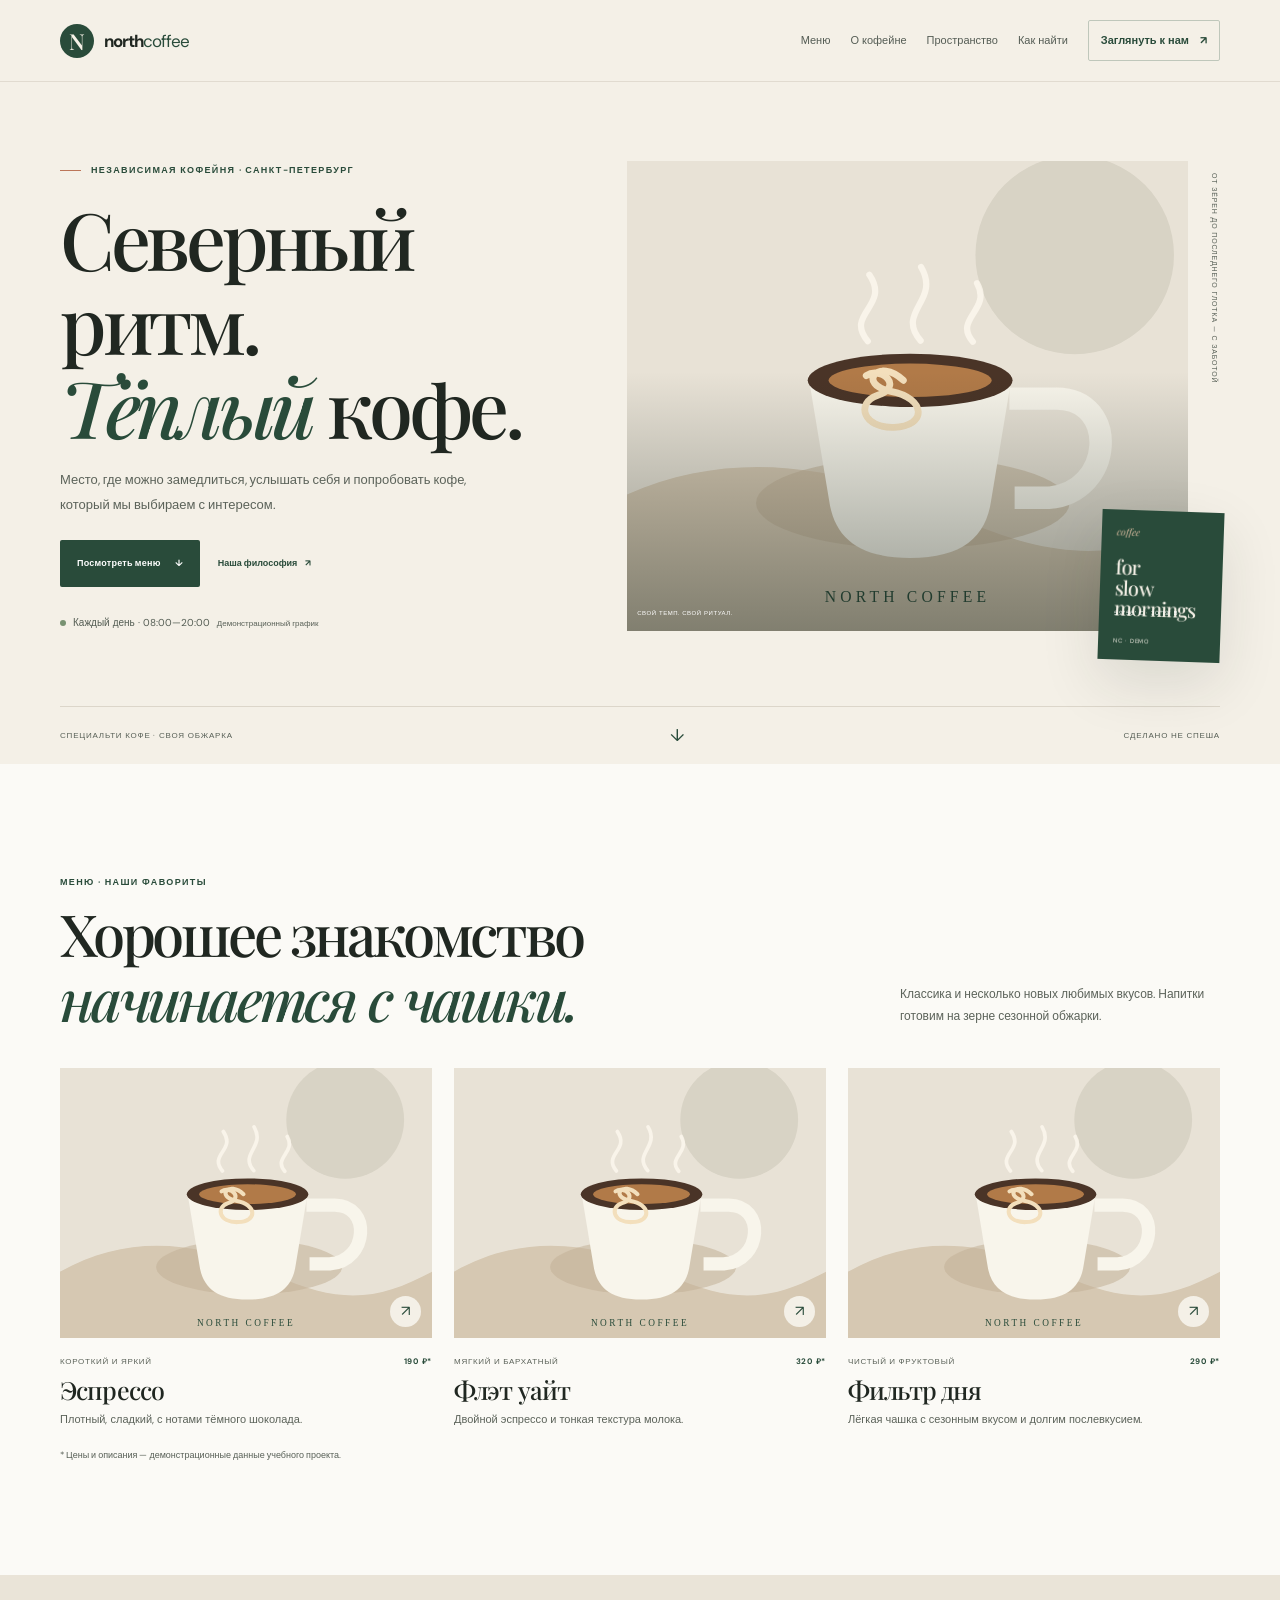
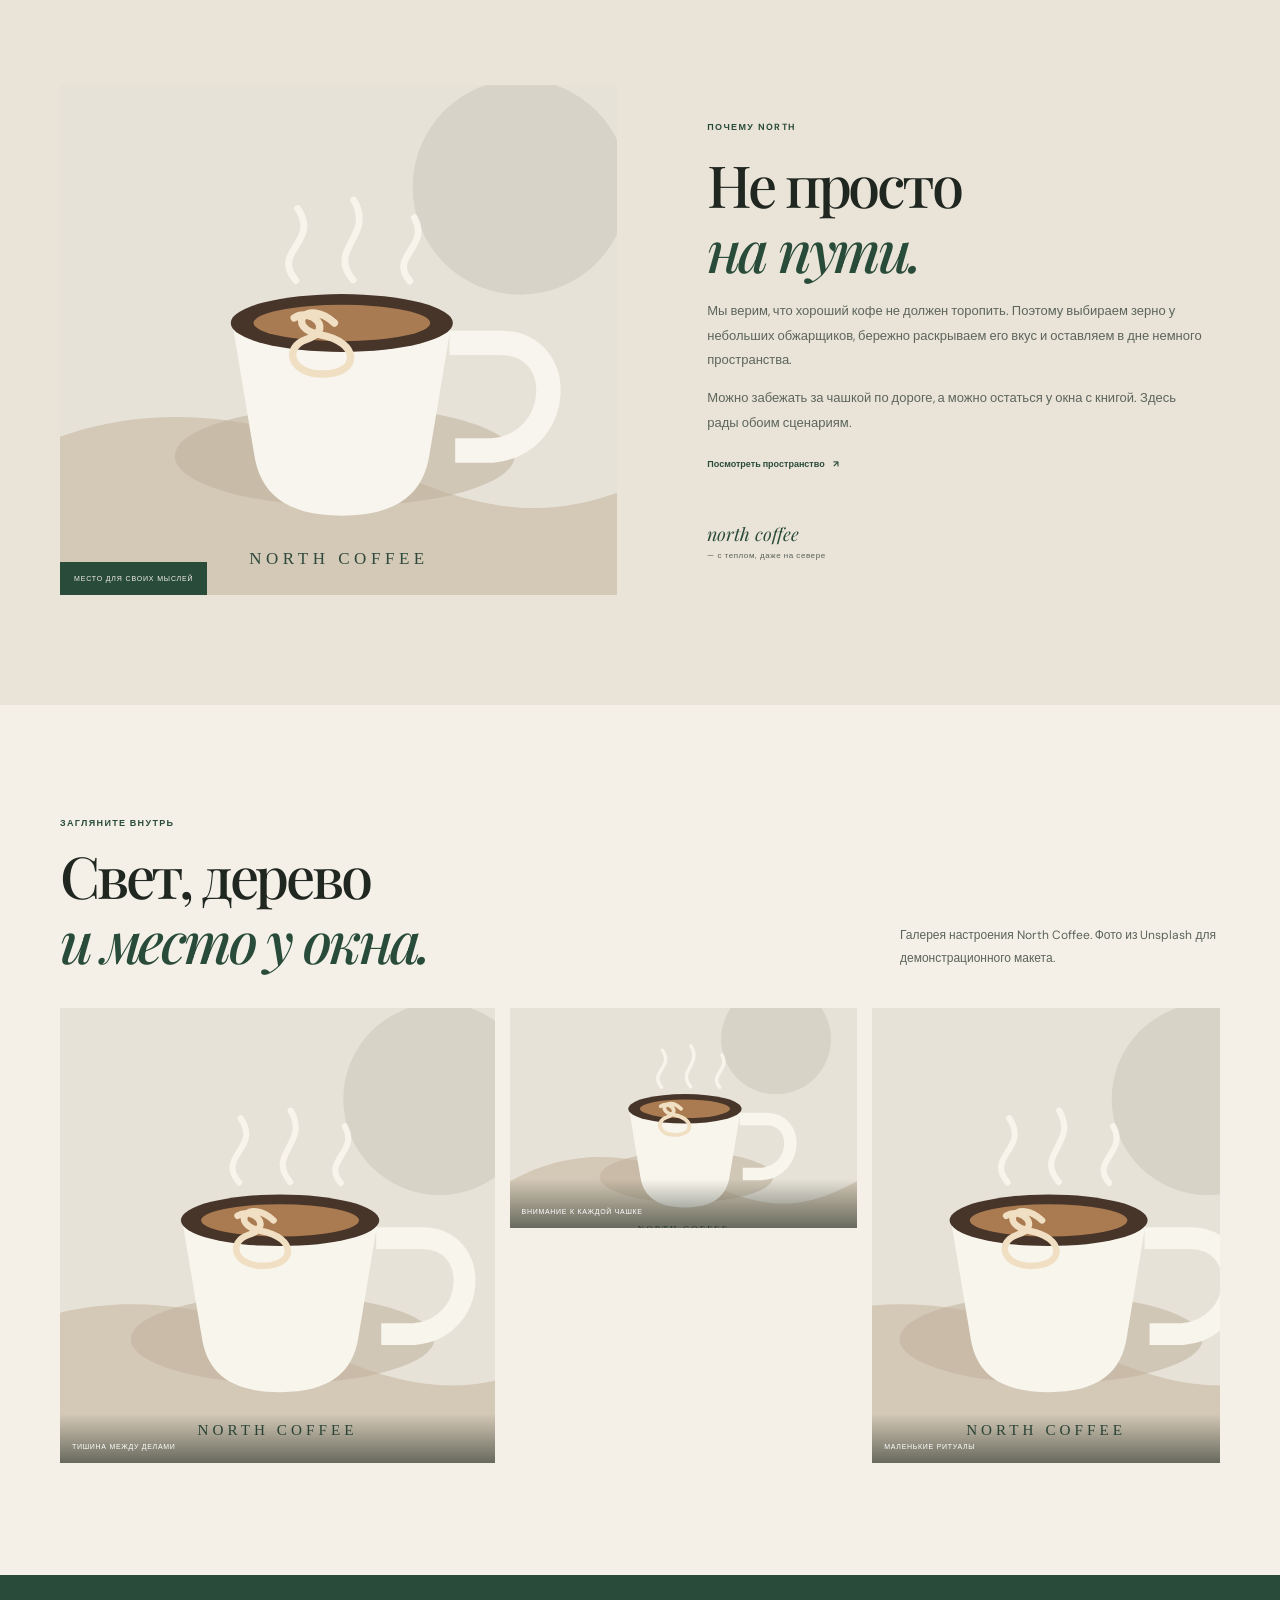
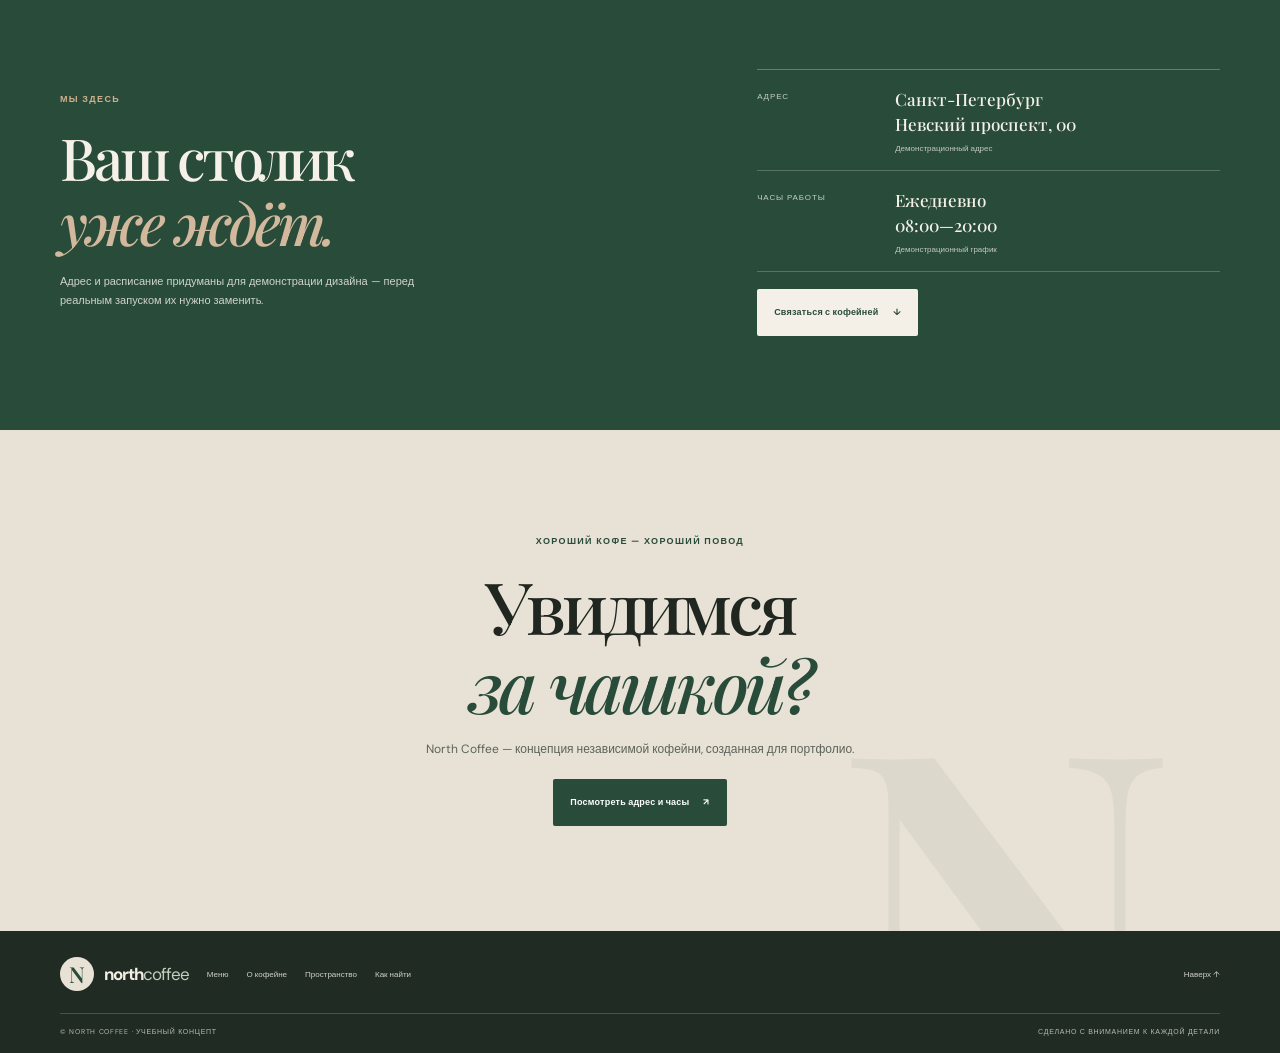
==== north-coffee/index.html @ 91d9bf65 "п" ====
<!doctype html>
<html lang="ru">
<head>
  <meta charset="utf-8">
  <meta name="viewport" content="width=device-width, initial-scale=1">
  <meta name="description" content="North Coffee — концепция независимой specialty-кофейни: сезонный кофе, тихие утра и внимание к каждой чашке.">
  <meta name="theme-color" content="#f4f0e7">
  <title>North Coffee — кофе с характером и паузой</title>
  <link rel="preconnect" href="https://fonts.googleapis.com">
  <link rel="preconnect" href="https://fonts.gstatic.com" crossorigin>
  <link href="https://fonts.googleapis.com/css2?family=DM+Sans:wght@400;500;600;700&family=Playfair+Display:wght@500;600;700&display=swap" rel="stylesheet">
  <link rel="stylesheet" href="css/style.css">
  <script src="js/main.js" defer></script>
</head>
<body>
  <a class="skip-link" href="#main">К основному содержимому</a>
  <header class="site-header">
    <div class="container header-inner">
      <a class="brand" href="#home" aria-label="North Coffee — на главную"><span class="brand-mark" aria-hidden="true">N</span><span class="brand-name">north<span>coffee</span></span></a>
      <button class="menu-toggle" type="button" aria-expanded="false" aria-controls="site-nav" aria-label="Открыть меню"><span></span><span></span></button>
      <nav class="site-nav" id="site-nav" aria-label="Основная навигация">
        <a href="#drinks">Меню</a><a href="#story">О кофейне</a><a href="#space">Пространство</a><a href="#visit">Как найти</a>
        <a class="nav-cta" href="#visit">Заглянуть к нам <span aria-hidden="true">↗</span></a>
      </nav>
    </div>
  </header>
  <main id="main">
    <section class="hero" id="home" aria-labelledby="hero-title"><div class="container hero-layout">
      <div class="hero-copy"><p class="eyebrow"><span class="eyebrow-line"></span> НЕЗАВИСИМАЯ КОФЕЙНЯ · САНКТ-ПЕТЕРБУРГ</p>
        <h1 id="hero-title">Северный ритм.<br><em>Тёплый</em> кофе.</h1>
        <p class="hero-description">Место, где можно замедлиться, услышать себя и попробовать кофе, который мы выбираем с интересом.</p>
        <div class="hero-actions"><a class="button button-dark" href="#drinks">Посмотреть меню <span aria-hidden="true">↓</span></a><a class="quiet-link" href="#story">Наша философия <span aria-hidden="true">↗</span></a></div>
        <p class="hero-footnote"><span class="open-dot" aria-hidden="true"></span> Каждый день · 08:00—20:00 <span class="footnote-demo">Демонстрационный график</span></p>
      </div>
      <div class="hero-visual"><figure class="hero-photo photo-frame"><img src="assets/photo-placeholder.svg" data-photo="https://images.unsplash.com/photo-1445116572660-236099ec97a0?auto=format&fit=crop&w=1500&q=85" alt="Уютный интерьер кофейни с деревянными столами и мягким дневным светом" fetchpriority="high"><figcaption class="photo-caption"><span>СВОЙ ТЕМП. СВОЙ РИТУАЛ.</span><span>59°56′ С · 30°19′ В</span></figcaption></figure>
        <div class="hero-stamp" aria-hidden="true"><span>coffee</span><b>for<br>slow<br>mornings</b><i>NC · DEMO</i></div><span class="hero-side-note" aria-hidden="true">ОТ ЗЁРЕН ДО ПОСЛЕДНЕГО ГЛОТКА — С ЗАБОТОЙ</span></div>
    </div><div class="hero-bottom container"><span>СПЕЦИАЛЬТИ КОФЕ · СВОЯ ОБЖАРКА</span><a href="#drinks" aria-label="Прокрутить к меню">↓</a><span>СДЕЛАНО НЕ СПЕША</span></div></section>

    <section class="section drinks-section" id="drinks" aria-labelledby="drinks-title"><div class="container">
      <div class="section-heading"><div><p class="eyebrow">МЕНЮ · НАШИ ФАВОРИТЫ</p><h2 id="drinks-title">Хорошее знакомство<br><em>начинается с чашки.</em></h2></div><p class="section-note">Классика и несколько новых любимых вкусов. Напитки готовим на зерне сезонной обжарки.</p></div>
      <div class="drinks-grid">
        <article class="drink-card"><button class="drink-trigger" type="button" data-drink="espresso" aria-haspopup="dialog" aria-label="Подробнее об эспрессо"><span class="drink-image photo-frame"><img src="assets/photo-placeholder.svg" data-photo="https://images.unsplash.com/photo-1511920170033-f8396924c348?auto=format&fit=crop&w=900&q=82" alt="Эспрессо в керамической чашке на деревянной стойке" loading="lazy"><span class="drink-open" aria-hidden="true">↗</span></span><span class="drink-meta"><span class="drink-kind">КОРОТКИЙ И ЯРКИЙ</span><span class="drink-price">190 ₽*</span></span><span class="drink-title">Эспрессо</span><span class="drink-description">Плотный, сладкий, с нотами тёмного шоколада.</span></button></article>
        <article class="drink-card"><button class="drink-trigger" type="button" data-drink="flat-white" aria-haspopup="dialog" aria-label="Подробнее о флэт уайте"><span class="drink-image photo-frame"><img src="assets/photo-placeholder.svg" data-photo="https://images.unsplash.com/photo-1509042239860-f550ce710b93?auto=format&fit=crop&w=900&q=82" alt="Молочный кофейный напиток с латте-артом" loading="lazy"><span class="drink-open" aria-hidden="true">↗</span></span><span class="drink-meta"><span class="drink-kind">МЯГКИЙ И БАРХАТНЫЙ</span><span class="drink-price">320 ₽*</span></span><span class="drink-title">Флэт уайт</span><span class="drink-description">Двойной эспрессо и тонкая текстура молока.</span></button></article>
        <article class="drink-card"><button class="drink-trigger" type="button" data-drink="filter" aria-haspopup="dialog" aria-label="Подробнее о фильтр-кофе"><span class="drink-image photo-frame"><img src="assets/photo-placeholder.svg" data-photo="https://images.unsplash.com/photo-1495474472287-4d71bcdd2085?auto=format&fit=crop&w=900&q=82" alt="Фильтр-кофе и зёрна свежей обжарки" loading="lazy"><span class="drink-open" aria-hidden="true">↗</span></span><span class="drink-meta"><span class="drink-kind">ЧИСТЫЙ И ФРУКТОВЫЙ</span><span class="drink-price">290 ₽*</span></span><span class="drink-title">Фильтр дня</span><span class="drink-description">Лёгкая чашка с сезонным вкусом и долгим послевкусием.</span></button></article>
      </div><p class="demo-note">* Цены и описания — демонстрационные данные учебного проекта.</p>
    </div></section>    <section class="story-section" id="story" aria-labelledby="story-title"><div class="container story-layout">
      <div class="story-image photo-frame"><img src="assets/photo-placeholder.svg" data-photo="https://images.unsplash.com/photo-1554118811-1e0d58224f24?auto=format&fit=crop&w=1200&q=85" alt="Светлый зал небольшой независимой кофейни" loading="lazy"><span class="story-image-label">МЕСТО ДЛЯ СВОИХ МЫСЛЕЙ</span></div>
      <div class="story-copy"><p class="eyebrow">ПОЧЕМУ NORTH</p><h2 id="story-title">Не просто<br><em>на пути.</em></h2><p>Мы верим, что хороший кофе не должен торопить. Поэтому выбираем зерно у небольших обжарщиков, бережно раскрываем его вкус и оставляем в дне немного пространства.</p><p>Можно забежать за чашкой по дороге, а можно остаться у окна с книгой. Здесь рады обоим сценариям.</p><a class="text-link" href="#space">Посмотреть пространство <span aria-hidden="true">↗</span></a><div class="story-signature" aria-hidden="true">north coffee <span>— с теплом, даже на севере</span></div></div>
    </div></section>
    <section class="section space-section" id="space" aria-labelledby="space-title"><div class="container">
      <div class="section-heading space-heading"><div><p class="eyebrow">ЗАГЛЯНИТЕ ВНУТРЬ</p><h2 id="space-title">Свет, дерево<br><em>и место у окна.</em></h2></div><p class="section-note">Галерея настроения North Coffee. Фото из Unsplash для демонстрационного макета.</p></div>
      <div class="gallery-grid">
        <figure class="gallery-item gallery-tall photo-frame"><img src="assets/photo-placeholder.svg" data-photo="https://images.unsplash.com/photo-1501339847302-ac426a4a7cbb?auto=format&fit=crop&w=1200&q=85" alt="Зал кофейни с деревянной мебелью и зелёными растениями" loading="lazy"><figcaption>ТИШИНА МЕЖДУ ДЕЛАМИ</figcaption></figure>
        <figure class="gallery-item photo-frame"><img src="assets/photo-placeholder.svg" data-photo="https://images.unsplash.com/photo-1442512595331-e89e73853f31?auto=format&fit=crop&w=900&q=82" alt="Бариста готовит кофе на профессиональной кофемашине" loading="lazy"><figcaption>ВНИМАНИЕ К КАЖДОЙ ЧАШКЕ</figcaption></figure>
        <figure class="gallery-item photo-frame"><img src="assets/photo-placeholder.svg" data-photo="https://images.unsplash.com/photo-1498804103079-a6351b050096?auto=format&fit=crop&w=900&q=82" alt="Кофейные зёрна и чашка кофе на столе" loading="lazy"><figcaption>МАЛЕНЬКИЕ РИТУАЛЫ</figcaption></figure>
      </div>
    </div></section>
    <section class="visit-section" id="visit" aria-labelledby="visit-title"><div class="container visit-layout">
      <div><p class="eyebrow">МЫ ЗДЕСЬ</p><h2 id="visit-title">Ваш столик<br><em>уже ждёт.</em></h2><p class="visit-note">Адрес и расписание придуманы для демонстрации дизайна — перед реальным запуском их нужно заменить.</p></div>
      <div class="visit-details"><div class="detail-row"><span>АДРЕС</span><p>Санкт-Петербург<br>Невский проспект, 00 <small>Демонстрационный адрес</small></p></div><div class="detail-row"><span>ЧАСЫ РАБОТЫ</span><p>Ежедневно<br>08:00—20:00 <small>Демонстрационный график</small></p></div><a class="button button-light" href="#contacts">Связаться с кофейней <span aria-hidden="true">↓</span></a></div>
    </div></section>
    <section class="contact-section" id="contacts" aria-labelledby="contact-title"><div class="container contact-inner"><p class="eyebrow">ХОРОШИЙ КОФЕ — ХОРОШИЙ ПОВОД</p><h2 id="contact-title">Увидимся<br><em>за чашкой?</em></h2><p>North Coffee — концепция независимой кофейни, созданная для портфолио.</p><a class="button button-dark" href="#visit">Посмотреть адрес и часы <span aria-hidden="true">↗</span></a></div><div class="contact-decoration" aria-hidden="true">N</div></section>
  </main>
  <footer class="site-footer"><div class="container footer-top"><a class="brand brand-footer" href="#home"><span class="brand-mark" aria-hidden="true">N</span><span class="brand-name">north<span>coffee</span></span></a><nav aria-label="Навигация в подвале"><a href="#drinks">Меню</a><a href="#story">О кофейне</a><a href="#space">Пространство</a><a href="#visit">Как найти</a></nav><a class="footer-top-link" href="#home">Наверх ↑</a></div><div class="container footer-bottom"><span>© NORTH COFFEE · УЧЕБНЫЙ КОНЦЕПТ</span><span>СДЕЛАНО С ВНИМАНИЕМ К КАЖДОЙ ДЕТАЛИ</span></div></footer>
  <dialog class="drink-dialog" aria-labelledby="dialog-title" aria-describedby="dialog-description"><button class="dialog-close" type="button" aria-label="Закрыть описание">×</button><p class="eyebrow" id="dialog-kicker">NORTH COFFEE · МЕНЮ</p><h2 id="dialog-title">Напиток</h2><p id="dialog-description"></p><dl class="dialog-notes"><div><dt>Профиль</dt><dd id="dialog-profile"></dd></div><div><dt>Объём</dt><dd id="dialog-size"></dd></div></dl><p class="dialog-demo">Описание и цена — демонстрационные.</p></dialog>
</body>
</html>
---- north-coffee/css/style.css ----
:root{color-scheme:light;--paper:#f4f0e7;--paper-deep:#eae4d8;--ink:#202721;--muted:#5c635a;--green:#294b3a;--green-dark:#1d382a;--line:#dcd6ca;--white:#fbfaf6;--clay:#bc7659;--serif:"Playfair Display",Georgia,serif;--sans:"DM Sans",Arial,sans-serif;--shadow:0 22px 60px rgba(32,39,33,.12)}
*{box-sizing:border-box}html{scroll-behavior:smooth;scroll-padding-top:74px}body{margin:0;background:var(--paper);color:var(--ink);font-family:var(--sans);font-size:16px;line-height:1.65;-webkit-font-smoothing:antialiased}body.menu-open,body.dialog-open{overflow:hidden}img{display:block;width:100%;max-width:100%}a{color:inherit;text-decoration:none}button{font:inherit;color:inherit}.container{width:calc(100% - 32px);max-width:520px;margin-inline:auto}.section{padding:70px 0}.skip-link{position:fixed;z-index:30;top:12px;left:12px;padding:10px 15px;background:var(--green-dark);color:#fff;border-radius:4px;transform:translateY(-160%)}.skip-link:focus{transform:translateY(0)}:focus-visible{outline:3px solid #ad6c4f;outline-offset:4px;border-radius:3px}
.site-header{height:70px;position:sticky;top:0;z-index:10;background:rgba(244,240,231,.95);backdrop-filter:blur(14px);border-bottom:1px solid rgba(220,214,202,.8)}.header-inner{height:100%;display:flex;align-items:center;justify-content:space-between;gap:12px}.brand{display:inline-flex;align-items:center;gap:9px;flex:none}.brand-mark{width:31px;height:31px;display:grid;place-items:center;border-radius:50%;background:var(--green);color:#f6f1e7;font:600 21px var(--serif)}.brand-name{font:700 16px var(--sans);letter-spacing:-.06em}.brand-name>span{font-weight:400;color:var(--green)}.menu-toggle{width:42px;height:42px;display:flex;align-items:center;justify-content:center;flex-direction:column;gap:5px;border:1px solid var(--line);border-radius:2px;background:transparent;cursor:pointer}.menu-toggle span{width:17px;height:1px;background:var(--green);transition:transform .2s}.menu-toggle[aria-expanded="true"] span:first-child{transform:translateY(3px) rotate(45deg)}.menu-toggle[aria-expanded="true"] span:last-child{transform:translateY(-3px) rotate(-45deg)}.site-nav{position:absolute;top:69px;left:0;right:0;display:none;align-items:stretch;flex-direction:column;gap:0;padding:9px 22px 20px;background:var(--paper);border-bottom:1px solid var(--line);box-shadow:0 14px 22px rgba(32,39,33,.08)}.site-nav.is-open{display:flex}.site-nav>a:not(.nav-cta){padding:12px 2px;border-bottom:1px solid var(--line);font-size:13px;color:#555d55}.nav-cta{margin:13px 0 0;padding:12px 14px;border:1px solid #bfc7bb;border-radius:2px;color:var(--green);font-size:11px;font-weight:700;text-align:center}.nav-cta span{margin-left:8px}
.hero{position:relative;padding:39px 0 0;overflow:hidden}.hero-layout{display:grid;grid-template-columns:1fr;gap:26px}.hero-copy{position:relative;z-index:2;padding:0}.eyebrow{display:flex;align-items:center;gap:9px;margin:0 0 17px;color:var(--green);font-size:8px;line-height:1.5;font-weight:700;letter-spacing:.13em}.eyebrow-line{display:inline-block;width:21px;height:1px;background:var(--clay);flex:none}h1,h2{font-family:var(--serif);font-weight:500;letter-spacing:-.055em}h1{margin:0;font-size:clamp(41px,11vw,60px);line-height:1.06}h1 em,h2 em{color:var(--green);font-weight:500}.hero-description{max-width:460px;margin:17px 0 21px;color:var(--muted);font-size:12px;line-height:1.9}.hero-actions{display:flex;align-items:center;flex-wrap:wrap;gap:14px}.button{display:inline-flex;align-items:center;justify-content:center;gap:14px;min-height:45px;padding:11px 13px;border:1px solid transparent;border-radius:2px;font-size:9px;font-weight:700;letter-spacing:.025em;transition:background .2s,color .2s,transform .2s,border-color .2s}.button:hover{transform:translateY(-2px)}.button-dark{background:var(--green);color:#fff}.button-dark:hover{background:var(--green-dark)}.quiet-link,.text-link{color:var(--green);font-size:9px;font-weight:700}.quiet-link span,.text-link span{margin-left:6px}.hero-footnote{display:flex;align-items:center;flex-wrap:wrap;gap:7px;margin:22px 0 0;color:#535c53;font-size:9px}.open-dot{width:6px;height:6px;border-radius:50%;background:#789272}.footnote-demo{color:#586057;font-size:8px}.hero-visual{position:relative;min-width:0;padding:0 20px 20px 0}.photo-frame{position:relative;overflow:hidden;background:var(--paper-deep)}.photo-frame img{height:100%;object-fit:cover;transition:transform .7s cubic-bezier(.2,.7,.2,1)}.hero-photo{height:285px;margin:0}.hero-photo img{object-position:center 53%}.hero-photo:after{position:absolute;inset:45% 0 0;content:"";background:linear-gradient(transparent,rgba(21,34,27,.44));pointer-events:none}.photo-caption{position:absolute;z-index:1;right:10px;bottom:12px;left:10px;display:flex;justify-content:space-between;gap:8px;color:#fff;font-size:6px;letter-spacing:.09em}.hero-stamp{position:absolute;right:0;bottom:0;width:82px;height:108px;padding:11px;background:var(--green);color:#f2eee4;display:flex;flex-direction:column;justify-content:space-between;box-shadow:var(--shadow);transform:rotate(2deg)}.hero-stamp>span{font:italic 10px var(--serif);color:#d3b89c}.hero-stamp>b{font:500 17px/1.02 var(--serif);letter-spacing:-.04em}.hero-stamp>i{font:normal 6px var(--sans);letter-spacing:.13em}.hero-side-note{position:absolute;right:0;top:4px;writing-mode:vertical-rl;color:#586057;font-size:7px;letter-spacing:.12em}.hero-bottom{height:48px;margin-top:20px;border-top:1px solid var(--line);display:flex;align-items:center;justify-content:space-between;color:#586057;font-size:6px;letter-spacing:.1em}.hero-bottom span{max-width:43%}.hero-bottom>a{font-size:17px;color:var(--green)}
.section-heading{display:block;margin-bottom:27px}.section-heading h2,.story-copy h2,.visit-layout h2{margin:0;font-size:clamp(36px,9vw,49px);line-height:1.12}.section-heading .eyebrow{margin-bottom:12px}.section-note{max-width:460px;margin:13px 0 0;color:var(--muted);font-size:11px;line-height:1.85}.drinks-section{background:var(--white)}.drinks-grid{display:grid;grid-template-columns:1fr;gap:23px}.drink-card{min-width:0}.drink-trigger{display:block;width:100%;padding:0;border:0;background:transparent;text-align:left;cursor:pointer}.drink-image{display:block;height:250px;margin-bottom:14px}.drink-image img{height:100%;object-fit:cover}.drink-trigger:hover .drink-image img{transform:scale(1.045)}.drink-open{position:absolute;right:11px;bottom:11px;width:31px;height:31px;display:grid;place-items:center;background:var(--paper);border-radius:50%;color:var(--green);font-size:15px;transition:background .2s,color .2s}.drink-trigger:hover .drink-open{background:var(--green);color:#fff}.drink-meta{display:flex;align-items:center;justify-content:space-between;gap:8px;margin-bottom:5px}.drink-kind,.drink-price{font-size:8px;color:#5b6259;letter-spacing:.09em}.drink-price{color:var(--green);font-weight:700}.drink-title{display:block;font:500 24px var(--serif);letter-spacing:-.035em}.drink-description{display:block;margin-top:4px;color:var(--muted);font-size:10px}.demo-note{margin:20px 0 0;color:#586057;font-size:9px}.story-section{padding:70px 0;background:var(--paper-deep)}.story-layout{display:grid;grid-template-columns:1fr;align-items:center;gap:31px}.story-image{height:300px}.story-image img{object-position:center;filter:saturate(.82)}.story-image-label{position:absolute;left:0;bottom:0;padding:11px 14px;background:var(--green);color:#f5f0e6;font-size:7px;letter-spacing:.12em}.story-copy{max-width:500px}.story-copy h2{margin-bottom:17px}.story-copy>p:not(.eyebrow){color:#5d655d;font-size:12px;line-height:1.9}.story-copy .text-link{display:inline-block;margin-top:7px}.story-signature{margin-top:28px;color:var(--green);font:italic 18px var(--serif)}.story-signature span{display:block;margin-top:4px;color:#586057;font:normal 8px var(--sans);letter-spacing:.07em}.space-section{background:var(--paper)}.space-heading{margin-bottom:24px}.gallery-grid{display:grid;grid-template-columns:1fr;gap:10px}.gallery-item{height:230px;min-width:0;margin:0}.gallery-item img{height:100%;object-fit:cover;filter:saturate(.85)}.gallery-item figcaption{position:absolute;right:0;bottom:0;left:0;padding:27px 12px 10px;background:linear-gradient(transparent,rgba(25,38,29,.58));color:white;font-size:7px;letter-spacing:.1em}.gallery-tall{height:270px}.visit-section{padding:69px 0;background:var(--green);color:#f5f1e8}.visit-layout{display:grid;grid-template-columns:1fr;gap:27px}.visit-section .eyebrow{color:#d0b18f}.visit-layout h2 em{color:#d2b99d}.visit-note{max-width:390px;margin:17px 0 0;color:#d0d4ca;font-size:10px;line-height:1.8}.visit-details{border-top:1px solid rgba(255,255,255,.28)}.detail-row{display:grid;grid-template-columns:92px 1fr;gap:13px;padding:15px 0;border-bottom:1px solid rgba(255,255,255,.22)}.detail-row>span{padding-top:3px;color:#c3d0c3;font-size:7px;letter-spacing:.11em}.detail-row p{margin:0;font:500 16px/1.5 var(--serif)}.detail-row small{display:block;margin-top:5px;color:#c4cabe;font:8px var(--sans)}.button-light{margin-top:17px;background:#f4f0e7;color:var(--green)}.button-light:hover{background:#fff}.contact-section{position:relative;overflow:hidden;padding:70px 0;background:#e8e2d6}.contact-inner{position:relative;z-index:1;text-align:center}.contact-inner .eyebrow{justify-content:center}.contact-inner h2{margin:0;font:500 clamp(44px,11vw,64px)/1.1 var(--serif);letter-spacing:-.055em}.contact-inner h2 em{color:var(--green)}.contact-inner>p:not(.eyebrow){margin:15px 0 20px;color:var(--muted);font-size:10px}.contact-decoration{position:absolute;right:-32px;bottom:-90px;color:rgba(41,75,58,.06);font:600 300px/.8 var(--serif);pointer-events:none}.site-footer{background:#202b23;color:#f3efe5;padding:26px 0 15px}.footer-top{display:flex;align-items:center;justify-content:space-between;flex-wrap:wrap;gap:18px;padding-bottom:22px}.brand-footer .brand-mark{background:#e8e2d6;color:var(--green)}.brand-footer .brand-name>span{color:#c2cfbf}.footer-top nav{order:3;width:100%;display:flex;flex-wrap:wrap;gap:12px 20px}.footer-top nav a,.footer-top-link{font-size:8px;color:#d0d2c9}.footer-top nav a:hover,.footer-top-link:hover{color:#d2b99d}.footer-top-link{margin-left:auto}.footer-bottom{padding-top:12px;border-top:1px solid rgba(255,255,255,.18);display:flex;flex-direction:column;gap:5px;color:#b5bcb3;font-size:6px;letter-spacing:.1em}
.drink-dialog{position:fixed;width:min(490px,calc(100% - 32px));max-width:none;max-height:calc(100% - 32px);overflow:auto;margin:auto;padding:37px 24px 27px;border:0;background:var(--white);color:var(--ink);box-shadow:0 28px 100px rgba(10,19,13,.28)}.drink-dialog::backdrop{background:rgba(17,27,20,.62);backdrop-filter:blur(4px)}.dialog-close{position:absolute;top:10px;right:11px;width:36px;height:36px;border:1px solid var(--line);border-radius:50%;background:transparent;font-size:23px;line-height:1;cursor:pointer;transition:background .2s,color .2s}.dialog-close:hover{background:var(--green);color:#fff}.drink-dialog .eyebrow{margin-bottom:12px}.drink-dialog h2{margin:0 0 13px;font:500 32px var(--serif);letter-spacing:-.04em}.drink-dialog>p:not(.eyebrow){color:var(--muted);font-size:11px;line-height:1.8}.dialog-notes{margin:20px 0 12px;border-top:1px solid var(--line)}.dialog-notes>div{display:flex;justify-content:space-between;gap:14px;padding:10px 0;border-bottom:1px solid var(--line);font-size:10px}.dialog-notes dt{color:var(--muted)}.dialog-notes dd{margin:0;color:var(--green);font-weight:600;text-align:right}.dialog-demo{margin-bottom:0!important;font-size:8px!important}
@keyframes rise-in{from{opacity:0;transform:translateY(20px)}to{opacity:1;transform:translateY(0)}}.hero-copy{animation:rise-in .7s cubic-bezier(.2,.7,.2,1) both}.hero-visual{animation:rise-in .8s .1s cubic-bezier(.2,.7,.2,1) both}body.motion-ready .reveal{opacity:0;transform:translateY(20px);transition:opacity .65s cubic-bezier(.2,.7,.2,1),transform .65s cubic-bezier(.2,.7,.2,1);transition-delay:var(--reveal-delay,0ms)}body.motion-ready .reveal.is-visible{opacity:1;transform:translateY(0)}@media(min-width:431px){.container{width:calc(100% - 48px)}.hero{padding-top:50px}.hero h1{font-size:clamp(58px,9vw,76px)}.hero-photo{height:390px}.hero-stamp{right:0;bottom:0;width:102px;height:130px;padding:13px}.hero-stamp>b{font-size:19px}.hero-visual{padding-right:25px}.hero-bottom{height:53px}.section{padding:82px 0}.drinks-grid{grid-template-columns:repeat(2,minmax(0,1fr));gap:25px 16px}.drink-image{height:clamp(175px,39vw,250px)}.story-section{padding:82px 0}.story-image{height:360px}.gallery-grid{grid-template-columns:1fr 1fr;grid-template-rows:245px 190px;gap:12px}.gallery-tall{grid-column:1;grid-row:1/3;height:auto}.gallery-item:nth-child(2){grid-column:2;grid-row:1;height:auto}.gallery-item:nth-child(3){grid-column:2;grid-row:2;height:auto}.visit-section{padding:82px 0}.visit-layout{gap:34px}.contact-section{padding:86px 0}.contact-decoration{font-size:390px;right:-15px;bottom:-125px}.footer-bottom{flex-direction:row;justify-content:space-between}}
@media(min-width:681px){html{scroll-padding-top:86px}.container{width:calc(100% - 64px);max-width:1160px}.section{padding:100px 0}.site-header{height:82px}.header-inner{gap:20px}.brand{gap:10px}.brand-mark{width:34px;height:34px;font-size:22px}.brand-name{font-size:17px}.menu-toggle{display:none}.site-nav{position:static;display:flex;align-items:center;flex-direction:row;gap:20px;padding:0;background:transparent;border:0;box-shadow:none}.site-nav>a:not(.nav-cta){padding:0;border:0;font-size:11px}.nav-cta{margin:0;padding:10px 12px}.hero{padding:54px 0 0}.hero-layout{grid-template-columns:.93fr 1.07fr;align-items:center;gap:25px;min-height:440px}.hero-copy{padding:12px 0 35px}.eyebrow{gap:10px;margin-bottom:18px;font-size:8px;letter-spacing:.15em}.hero h1{font-size:clamp(54px,6.1vw,78px)}.hero-description{margin:20px 0 23px;font-size:12px}.hero-actions{gap:18px}.button{min-height:47px;padding:12px 16px;font-size:9px}.quiet-link,.text-link{font-size:9px}.hero-footnote{margin-top:28px;font-size:9px}.hero-visual{padding:0 28px 25px 0}.hero-photo{height:400px}.hero-stamp{right:-1px;bottom:0;width:108px;height:137px}.hero-side-note{right:0;top:12px}.hero-bottom{height:58px;margin-top:28px;font-size:7px}.section-heading{display:flex;align-items:flex-end;justify-content:space-between;gap:28px;margin-bottom:34px}.section-heading h2,.story-copy h2,.visit-layout h2{font-size:clamp(40px,4.2vw,54px)}.section-note{max-width:300px;margin:0 0 4px;font-size:11px}.drinks-grid{grid-template-columns:repeat(3,minmax(0,1fr));gap:18px}.drink-image{height:210px;margin-bottom:15px}.drink-title{font-size:23px}.drink-description{font-size:10px}.story-layout{grid-template-columns:1fr .92fr;gap:45px}.story-image{height:420px}.story-copy>p:not(.eyebrow){font-size:11px}.story-signature{margin-top:34px}.gallery-grid{grid-template-columns:1.25fr 1fr 1fr;grid-template-rows:185px 185px;gap:13px}.gallery-tall{grid-column:1;grid-row:1/3;height:auto}.gallery-item:nth-child(2){grid-column:2;grid-row:1;height:auto}.gallery-item:nth-child(3){grid-column:3;grid-row:1/3;height:auto}.visit-layout{grid-template-columns:1fr .8fr;align-items:center;gap:40px}.detail-row{grid-template-columns:105px 1fr}.contact-section{padding:94px 0}.contact-inner h2{font-size:clamp(54px,6vw,68px)}.contact-inner>p:not(.eyebrow){font-size:11px}.footer-top{flex-wrap:nowrap}.footer-top nav{order:initial;width:auto;gap:18px}.footer-top nav a,.footer-top-link{font-size:8px}.footer-bottom{font-size:7px}.drink-dialog{padding:41px 38px 34px}.drink-dialog h2{font-size:36px}.drink-dialog>p:not(.eyebrow){font-size:12px}}
@media(min-width:901px){.section{padding:112px 0}.hero{padding-top:66px}.hero-layout{grid-template-columns:.93fr 1.07fr;gap:52px;min-height:520px}.hero-copy{padding:16px 0 42px}.eyebrow{font-size:9px}.hero h1{font-size:clamp(68px,6.2vw,84px)}.hero-description{max-width:410px;font-size:13px}.hero-footnote{font-size:10px}.hero-visual{padding:0 32px 30px 0}.hero-photo{height:470px}.hero-stamp{right:-2px;width:122px;height:150px;padding:15px}.hero-stamp>b{font-size:20px}.hero-bottom{margin-top:32px;font-size:8px}.section-heading{gap:45px;margin-bottom:37px}.section-heading h2,.story-copy h2,.visit-layout h2{font-size:58px}.section-note{max-width:320px;font-size:12px}.drinks-grid{gap:22px}.drink-image{height:270px;margin-bottom:17px}.drink-title{font-size:25px}.drink-description{font-size:11px}.story-section{padding:110px 0}.story-layout{gap:90px}.story-image{height:510px}.story-copy>p:not(.eyebrow){font-size:13px}.story-signature{margin-top:47px}.space-heading{margin-bottom:35px}.gallery-grid{grid-template-rows:220px 220px;gap:15px}.visit-section{padding:94px 0}.visit-layout{grid-template-columns:1fr .75fr;gap:80px}.visit-note{font-size:11px}.detail-row{grid-template-columns:125px 1fr;padding:17px 0}.detail-row>span{font-size:8px}.detail-row p{font-size:17px}.contact-section{padding:105px 0}.contact-inner h2{font-size:72px}.contact-inner>p:not(.eyebrow){font-size:12px}.contact-decoration{right:8%;bottom:-160px;font-size:480px}}
@media(prefers-reduced-motion:reduce){*,*::before,*::after{scroll-behavior:auto!important;animation-duration:.01ms!important;animation-iteration-count:1!important;transition-duration:.01ms!important}body.motion-ready .reveal,body.motion-ready .reveal.is-visible{opacity:1;transform:none;transition:none}}
@media(max-width:350px){.hero h1{font-size:38px}.hero .eyebrow{font-size:7px}.hero-description{font-size:11px}}
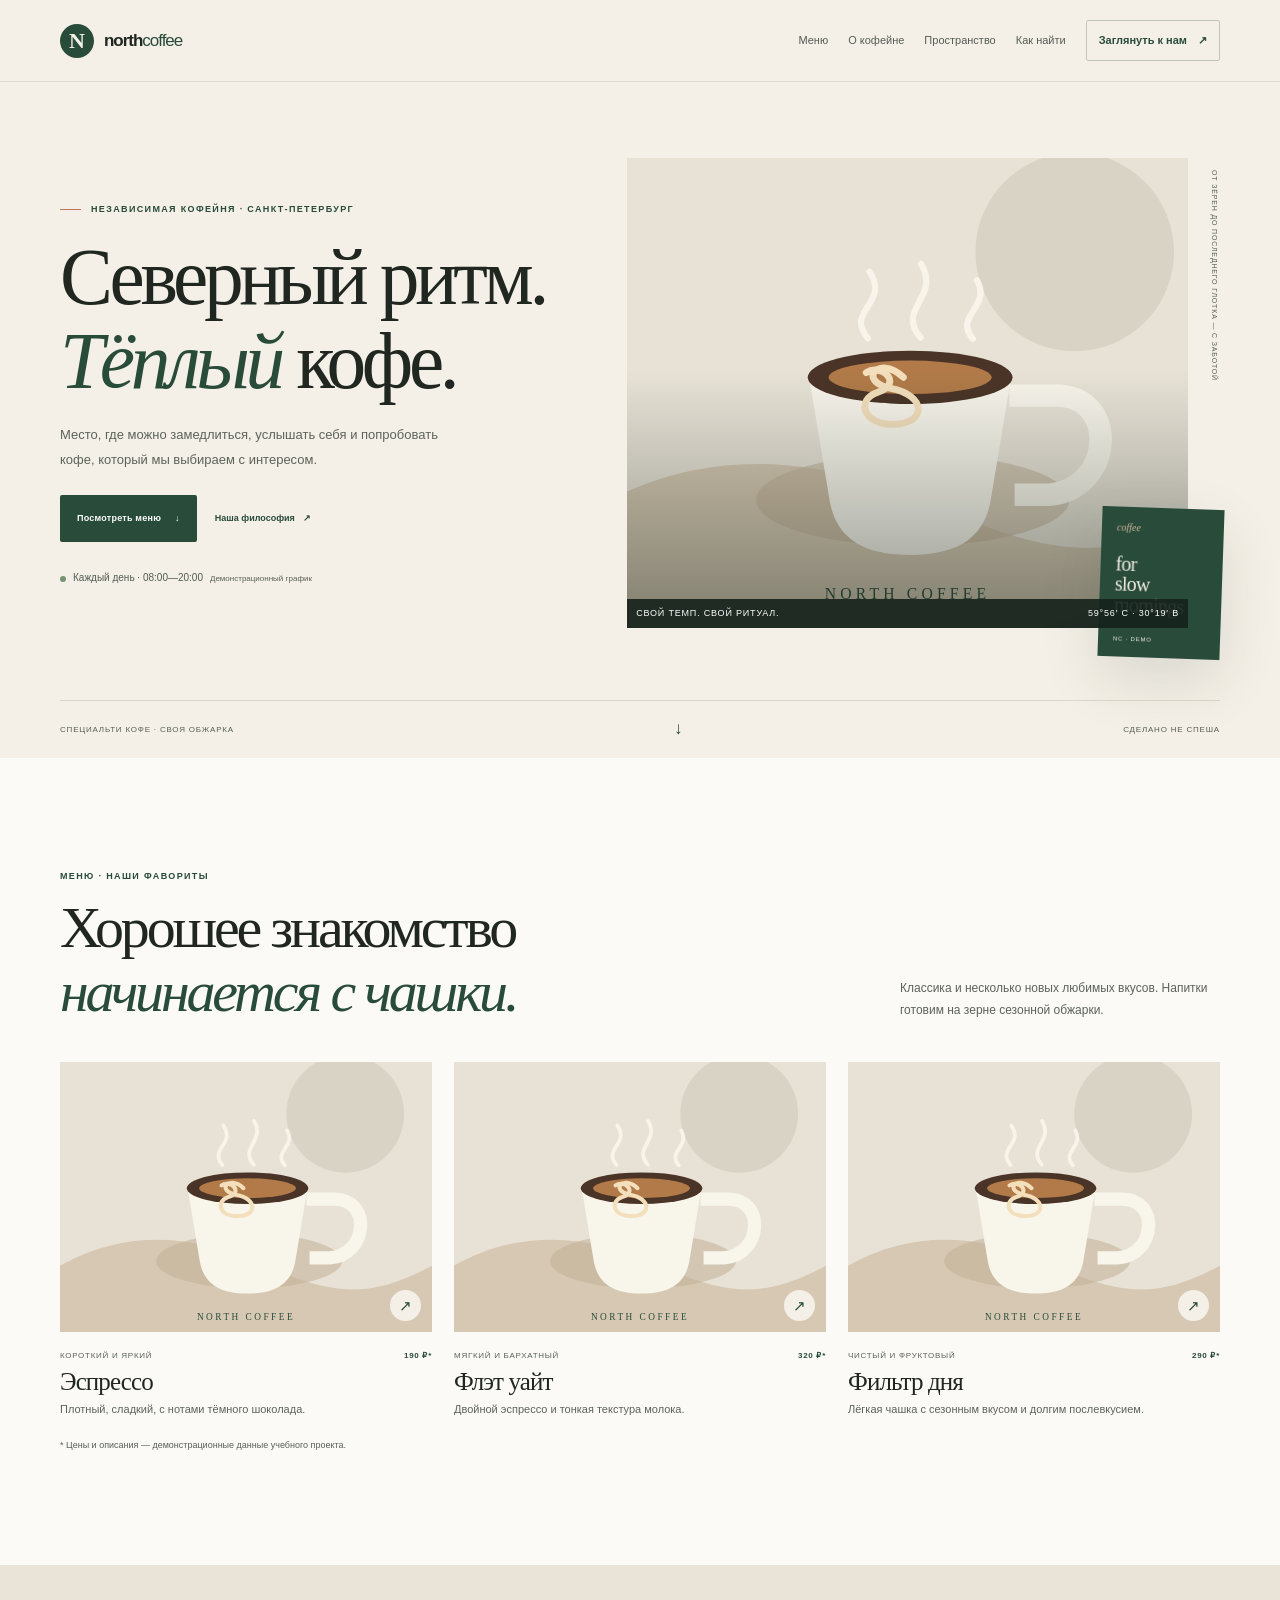
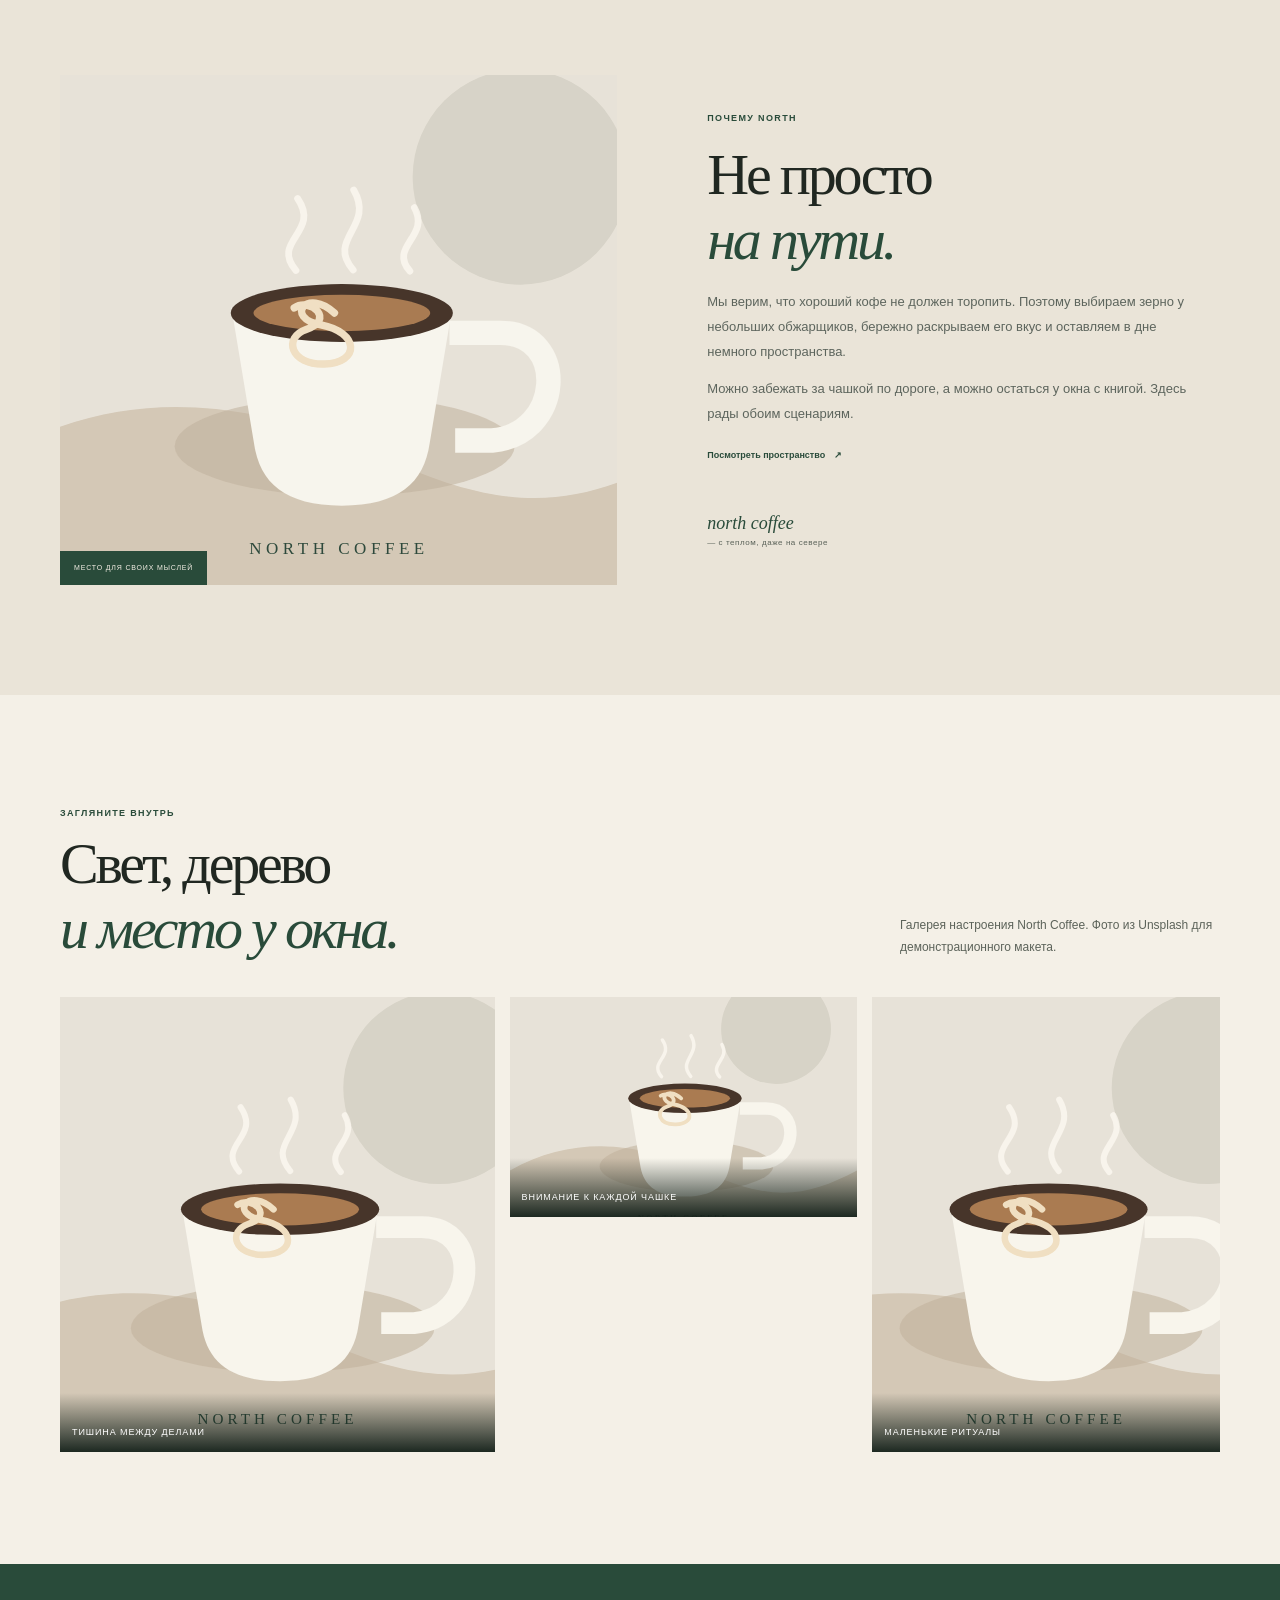
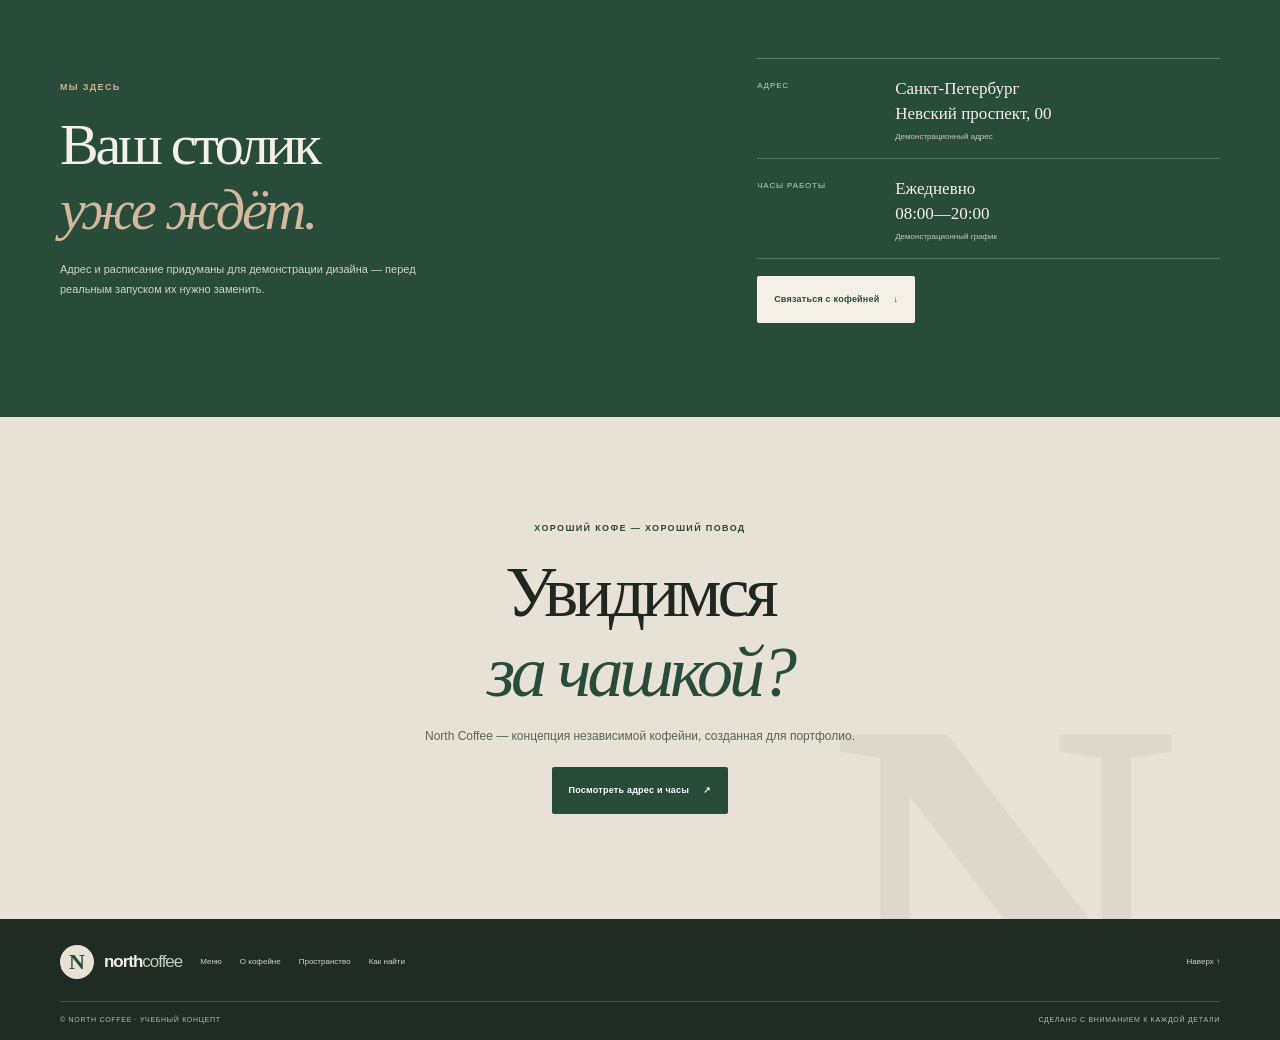
==== commit 916427e6: "Improve accessibility, SEO and error page" ====
--- a/north-coffee/index.html
+++ b/north-coffee/index.html
@@ -2,9 +2,30 @@
 <html lang="ru">
 <head>
   <meta charset="utf-8">
+  <meta http-equiv="Content-Security-Policy" content="default-src 'self'; script-src 'self'; style-src 'self' 'unsafe-inline' https://fonts.googleapis.com; font-src https://fonts.gstatic.com; img-src 'self' data: https://images.unsplash.com; connect-src 'self' https://images.unsplash.com; base-uri 'self'; object-src 'none'; form-action 'self'">
+  <meta name="referrer" content="strict-origin-when-cross-origin">
+  <meta name="robots" content="index, follow">
   <meta name="viewport" content="width=device-width, initial-scale=1">
   <meta name="description" content="North Coffee — концепция независимой specialty-кофейни: сезонный кофе, тихие утра и внимание к каждой чашке.">
   <meta name="theme-color" content="#f4f0e7">
+  <meta property="og:type" content="website">
+  <meta property="og:locale" content="ru_RU">
+  <meta property="og:site_name" content="Портфолио Ярослава Закирова">
+  <meta property="og:title" content="North Coffee — кофе с характером и паузой">
+  <meta property="og:description" content="North Coffee — концепция независимой specialty-кофейни: сезонный кофе, тихие утра и внимание к каждой чашке.">
+  <meta property="og:url" content="https://fsdfsdfsdf137-ai.github.io/north-coffee/">
+  <meta property="og:image" content="https://fsdfsdfsdf137-ai.github.io/og-image.png">
+  <meta property="og:image:type" content="image/png">
+  <meta property="og:image:width" content="1200">
+  <meta property="og:image:height" content="630">
+  <meta property="og:image:alt" content="Портфолио Ярослава Закирова — frontend-разработчик">
+  <meta name="twitter:card" content="summary_large_image">
+  <meta name="twitter:title" content="North Coffee — кофе с характером и паузой">
+  <meta name="twitter:description" content="North Coffee — концепция независимой specialty-кофейни: сезонный кофе, тихие утра и внимание к каждой чашке.">
+  <meta name="twitter:image" content="https://fsdfsdfsdf137-ai.github.io/og-image.png">
+  <link rel="canonical" href="https://fsdfsdfsdf137-ai.github.io/north-coffee/">
+  <link rel="icon" type="image/svg+xml" href="../favicon.svg">
+  <link rel="apple-touch-icon" href="apple-touch-icon.png">
   <title>North Coffee — кофе с характером и паузой</title>
   <link rel="preconnect" href="https://fonts.googleapis.com">
   <link rel="preconnect" href="https://fonts.gstatic.com" crossorigin>
--- a/north-coffee/css/style.css
+++ b/north-coffee/css/style.css
@@ -1,11 +1,16 @@
 :root{color-scheme:light;--paper:#f4f0e7;--paper-deep:#eae4d8;--ink:#202721;--muted:#5c635a;--green:#294b3a;--green-dark:#1d382a;--line:#dcd6ca;--white:#fbfaf6;--clay:#bc7659;--serif:"Playfair Display",Georgia,serif;--sans:"DM Sans",Arial,sans-serif;--shadow:0 22px 60px rgba(32,39,33,.12)}
 *{box-sizing:border-box}html{scroll-behavior:smooth;scroll-padding-top:74px}body{margin:0;background:var(--paper);color:var(--ink);font-family:var(--sans);font-size:16px;line-height:1.65;-webkit-font-smoothing:antialiased}body.menu-open,body.dialog-open{overflow:hidden}img{display:block;width:100%;max-width:100%}a{color:inherit;text-decoration:none}button{font:inherit;color:inherit}.container{width:calc(100% - 32px);max-width:520px;margin-inline:auto}.section{padding:70px 0}.skip-link{position:fixed;z-index:30;top:12px;left:12px;padding:10px 15px;background:var(--green-dark);color:#fff;border-radius:4px;transform:translateY(-160%)}.skip-link:focus{transform:translateY(0)}:focus-visible{outline:3px solid #ad6c4f;outline-offset:4px;border-radius:3px}
 .site-header{height:70px;position:sticky;top:0;z-index:10;background:rgba(244,240,231,.95);backdrop-filter:blur(14px);border-bottom:1px solid rgba(220,214,202,.8)}.header-inner{height:100%;display:flex;align-items:center;justify-content:space-between;gap:12px}.brand{display:inline-flex;align-items:center;gap:9px;flex:none}.brand-mark{width:31px;height:31px;display:grid;place-items:center;border-radius:50%;background:var(--green);color:#f6f1e7;font:600 21px var(--serif)}.brand-name{font:700 16px var(--sans);letter-spacing:-.06em}.brand-name>span{font-weight:400;color:var(--green)}.menu-toggle{width:42px;height:42px;display:flex;align-items:center;justify-content:center;flex-direction:column;gap:5px;border:1px solid var(--line);border-radius:2px;background:transparent;cursor:pointer}.menu-toggle span{width:17px;height:1px;background:var(--green);transition:transform .2s}.menu-toggle[aria-expanded="true"] span:first-child{transform:translateY(3px) rotate(45deg)}.menu-toggle[aria-expanded="true"] span:last-child{transform:translateY(-3px) rotate(-45deg)}.site-nav{position:absolute;top:69px;left:0;right:0;display:none;align-items:stretch;flex-direction:column;gap:0;padding:9px 22px 20px;background:var(--paper);border-bottom:1px solid var(--line);box-shadow:0 14px 22px rgba(32,39,33,.08)}.site-nav.is-open{display:flex}.site-nav>a:not(.nav-cta){padding:12px 2px;border-bottom:1px solid var(--line);font-size:13px;color:#555d55}.nav-cta{margin:13px 0 0;padding:12px 14px;border:1px solid #bfc7bb;border-radius:2px;color:var(--green);font-size:11px;font-weight:700;text-align:center}.nav-cta span{margin-left:8px}
-.hero{position:relative;padding:39px 0 0;overflow:hidden}.hero-layout{display:grid;grid-template-columns:1fr;gap:26px}.hero-copy{position:relative;z-index:2;padding:0}.eyebrow{display:flex;align-items:center;gap:9px;margin:0 0 17px;color:var(--green);font-size:8px;line-height:1.5;font-weight:700;letter-spacing:.13em}.eyebrow-line{display:inline-block;width:21px;height:1px;background:var(--clay);flex:none}h1,h2{font-family:var(--serif);font-weight:500;letter-spacing:-.055em}h1{margin:0;font-size:clamp(41px,11vw,60px);line-height:1.06}h1 em,h2 em{color:var(--green);font-weight:500}.hero-description{max-width:460px;margin:17px 0 21px;color:var(--muted);font-size:12px;line-height:1.9}.hero-actions{display:flex;align-items:center;flex-wrap:wrap;gap:14px}.button{display:inline-flex;align-items:center;justify-content:center;gap:14px;min-height:45px;padding:11px 13px;border:1px solid transparent;border-radius:2px;font-size:9px;font-weight:700;letter-spacing:.025em;transition:background .2s,color .2s,transform .2s,border-color .2s}.button:hover{transform:translateY(-2px)}.button-dark{background:var(--green);color:#fff}.button-dark:hover{background:var(--green-dark)}.quiet-link,.text-link{color:var(--green);font-size:9px;font-weight:700}.quiet-link span,.text-link span{margin-left:6px}.hero-footnote{display:flex;align-items:center;flex-wrap:wrap;gap:7px;margin:22px 0 0;color:#535c53;font-size:9px}.open-dot{width:6px;height:6px;border-radius:50%;background:#789272}.footnote-demo{color:#586057;font-size:8px}.hero-visual{position:relative;min-width:0;padding:0 20px 20px 0}.photo-frame{position:relative;overflow:hidden;background:var(--paper-deep)}.photo-frame img{height:100%;object-fit:cover;transition:transform .7s cubic-bezier(.2,.7,.2,1)}.hero-photo{height:285px;margin:0}.hero-photo img{object-position:center 53%}.hero-photo:after{position:absolute;inset:45% 0 0;content:"";background:linear-gradient(transparent,rgba(21,34,27,.44));pointer-events:none}.photo-caption{position:absolute;z-index:1;right:10px;bottom:12px;left:10px;display:flex;justify-content:space-between;gap:8px;color:#fff;font-size:6px;letter-spacing:.09em}.hero-stamp{position:absolute;right:0;bottom:0;width:82px;height:108px;padding:11px;background:var(--green);color:#f2eee4;display:flex;flex-direction:column;justify-content:space-between;box-shadow:var(--shadow);transform:rotate(2deg)}.hero-stamp>span{font:italic 10px var(--serif);color:#d3b89c}.hero-stamp>b{font:500 17px/1.02 var(--serif);letter-spacing:-.04em}.hero-stamp>i{font:normal 6px var(--sans);letter-spacing:.13em}.hero-side-note{position:absolute;right:0;top:4px;writing-mode:vertical-rl;color:#586057;font-size:7px;letter-spacing:.12em}.hero-bottom{height:48px;margin-top:20px;border-top:1px solid var(--line);display:flex;align-items:center;justify-content:space-between;color:#586057;font-size:6px;letter-spacing:.1em}.hero-bottom span{max-width:43%}.hero-bottom>a{font-size:17px;color:var(--green)}
-.section-heading{display:block;margin-bottom:27px}.section-heading h2,.story-copy h2,.visit-layout h2{margin:0;font-size:clamp(36px,9vw,49px);line-height:1.12}.section-heading .eyebrow{margin-bottom:12px}.section-note{max-width:460px;margin:13px 0 0;color:var(--muted);font-size:11px;line-height:1.85}.drinks-section{background:var(--white)}.drinks-grid{display:grid;grid-template-columns:1fr;gap:23px}.drink-card{min-width:0}.drink-trigger{display:block;width:100%;padding:0;border:0;background:transparent;text-align:left;cursor:pointer}.drink-image{display:block;height:250px;margin-bottom:14px}.drink-image img{height:100%;object-fit:cover}.drink-trigger:hover .drink-image img{transform:scale(1.045)}.drink-open{position:absolute;right:11px;bottom:11px;width:31px;height:31px;display:grid;place-items:center;background:var(--paper);border-radius:50%;color:var(--green);font-size:15px;transition:background .2s,color .2s}.drink-trigger:hover .drink-open{background:var(--green);color:#fff}.drink-meta{display:flex;align-items:center;justify-content:space-between;gap:8px;margin-bottom:5px}.drink-kind,.drink-price{font-size:8px;color:#5b6259;letter-spacing:.09em}.drink-price{color:var(--green);font-weight:700}.drink-title{display:block;font:500 24px var(--serif);letter-spacing:-.035em}.drink-description{display:block;margin-top:4px;color:var(--muted);font-size:10px}.demo-note{margin:20px 0 0;color:#586057;font-size:9px}.story-section{padding:70px 0;background:var(--paper-deep)}.story-layout{display:grid;grid-template-columns:1fr;align-items:center;gap:31px}.story-image{height:300px}.story-image img{object-position:center;filter:saturate(.82)}.story-image-label{position:absolute;left:0;bottom:0;padding:11px 14px;background:var(--green);color:#f5f0e6;font-size:7px;letter-spacing:.12em}.story-copy{max-width:500px}.story-copy h2{margin-bottom:17px}.story-copy>p:not(.eyebrow){color:#5d655d;font-size:12px;line-height:1.9}.story-copy .text-link{display:inline-block;margin-top:7px}.story-signature{margin-top:28px;color:var(--green);font:italic 18px var(--serif)}.story-signature span{display:block;margin-top:4px;color:#586057;font:normal 8px var(--sans);letter-spacing:.07em}.space-section{background:var(--paper)}.space-heading{margin-bottom:24px}.gallery-grid{display:grid;grid-template-columns:1fr;gap:10px}.gallery-item{height:230px;min-width:0;margin:0}.gallery-item img{height:100%;object-fit:cover;filter:saturate(.85)}.gallery-item figcaption{position:absolute;right:0;bottom:0;left:0;padding:27px 12px 10px;background:linear-gradient(transparent,rgba(25,38,29,.58));color:white;font-size:7px;letter-spacing:.1em}.gallery-tall{height:270px}.visit-section{padding:69px 0;background:var(--green);color:#f5f1e8}.visit-layout{display:grid;grid-template-columns:1fr;gap:27px}.visit-section .eyebrow{color:#d0b18f}.visit-layout h2 em{color:#d2b99d}.visit-note{max-width:390px;margin:17px 0 0;color:#d0d4ca;font-size:10px;line-height:1.8}.visit-details{border-top:1px solid rgba(255,255,255,.28)}.detail-row{display:grid;grid-template-columns:92px 1fr;gap:13px;padding:15px 0;border-bottom:1px solid rgba(255,255,255,.22)}.detail-row>span{padding-top:3px;color:#c3d0c3;font-size:7px;letter-spacing:.11em}.detail-row p{margin:0;font:500 16px/1.5 var(--serif)}.detail-row small{display:block;margin-top:5px;color:#c4cabe;font:8px var(--sans)}.button-light{margin-top:17px;background:#f4f0e7;color:var(--green)}.button-light:hover{background:#fff}.contact-section{position:relative;overflow:hidden;padding:70px 0;background:#e8e2d6}.contact-inner{position:relative;z-index:1;text-align:center}.contact-inner .eyebrow{justify-content:center}.contact-inner h2{margin:0;font:500 clamp(44px,11vw,64px)/1.1 var(--serif);letter-spacing:-.055em}.contact-inner h2 em{color:var(--green)}.contact-inner>p:not(.eyebrow){margin:15px 0 20px;color:var(--muted);font-size:10px}.contact-decoration{position:absolute;right:-32px;bottom:-90px;color:rgba(41,75,58,.06);font:600 300px/.8 var(--serif);pointer-events:none}.site-footer{background:#202b23;color:#f3efe5;padding:26px 0 15px}.footer-top{display:flex;align-items:center;justify-content:space-between;flex-wrap:wrap;gap:18px;padding-bottom:22px}.brand-footer .brand-mark{background:#e8e2d6;color:var(--green)}.brand-footer .brand-name>span{color:#c2cfbf}.footer-top nav{order:3;width:100%;display:flex;flex-wrap:wrap;gap:12px 20px}.footer-top nav a,.footer-top-link{font-size:8px;color:#d0d2c9}.footer-top nav a:hover,.footer-top-link:hover{color:#d2b99d}.footer-top-link{margin-left:auto}.footer-bottom{padding-top:12px;border-top:1px solid rgba(255,255,255,.18);display:flex;flex-direction:column;gap:5px;color:#b5bcb3;font-size:6px;letter-spacing:.1em}
+.hero{position:relative;padding:39px 0 0;overflow:hidden}.hero-layout{display:grid;grid-template-columns:1fr;gap:26px}.hero-copy{position:relative;z-index:2;padding:0}.eyebrow{display:flex;align-items:center;gap:9px;margin:0 0 17px;color:var(--green);font-size:8px;line-height:1.5;font-weight:700;letter-spacing:.13em}.eyebrow-line{display:inline-block;width:21px;height:1px;background:var(--clay);flex:none}h1,h2{font-family:var(--serif);font-weight:500;letter-spacing:-.055em}h1{margin:0;font-size:clamp(41px,11vw,60px);line-height:1.06}h1 em,h2 em{color:var(--green);font-weight:500}.hero-description{max-width:460px;margin:17px 0 21px;color:var(--muted);font-size:12px;line-height:1.9}.hero-actions{display:flex;align-items:center;flex-wrap:wrap;gap:14px}.button{display:inline-flex;align-items:center;justify-content:center;gap:14px;min-height:45px;padding:11px 13px;border:1px solid transparent;border-radius:2px;font-size:9px;font-weight:700;letter-spacing:.025em;transition:background .2s,color .2s,transform .2s,border-color .2s}.button:hover{transform:translateY(-2px)}.button-dark{background:var(--green);color:#fff}.button-dark:hover{background:var(--green-dark)}.quiet-link,.text-link{color:var(--green);font-size:9px;font-weight:700}.quiet-link span,.text-link span{margin-left:6px}.hero-footnote{display:flex;align-items:center;flex-wrap:wrap;gap:7px;margin:22px 0 0;color:#535c53;font-size:9px}.open-dot{width:6px;height:6px;border-radius:50%;background:#789272}.footnote-demo{color:#586057;font-size:8px}.hero-visual{position:relative;min-width:0;padding:0 20px 20px 0}.photo-frame{position:relative;overflow:hidden;background:var(--paper-deep)}.photo-frame img{height:100%;object-fit:cover;transition:transform .7s cubic-bezier(.2,.7,.2,1)}.hero-photo{height:285px;margin:0}.hero-photo img{object-position:center 53%}.hero-photo:after{position:absolute;inset:45% 0 0;content:"";background:linear-gradient(transparent,rgba(21,34,27,.44));pointer-events:none}.photo-caption{position:absolute;z-index:1;right:10px;bottom:12px;left:10px;display:flex;justify-content:space-between;gap:8px;padding:7px 9px;color:#fff;background:rgba(21,34,27,.9);font-size:9px;letter-spacing:.09em}.hero-stamp{position:absolute;right:0;bottom:0;width:82px;height:108px;padding:11px;background:var(--green);color:#f2eee4;display:flex;flex-direction:column;justify-content:space-between;box-shadow:var(--shadow);transform:rotate(2deg)}.hero-stamp>span{font:italic 10px var(--serif);color:#d3b89c}.hero-stamp>b{font:500 17px/1.02 var(--serif);letter-spacing:-.04em}.hero-stamp>i{font:normal 6px var(--sans);letter-spacing:.13em}.hero-side-note{position:absolute;right:0;top:4px;writing-mode:vertical-rl;color:#586057;font-size:7px;letter-spacing:.12em}.hero-bottom{height:48px;margin-top:20px;border-top:1px solid var(--line);display:flex;align-items:center;justify-content:space-between;color:#586057;font-size:6px;letter-spacing:.1em}.hero-bottom span{max-width:43%}.hero-bottom>a{font-size:17px;color:var(--green)}
+.section-heading{display:block;margin-bottom:27px}.section-heading h2,.story-copy h2,.visit-layout h2{margin:0;font-size:clamp(36px,9vw,49px);line-height:1.12}.section-heading .eyebrow{margin-bottom:12px}.section-note{max-width:460px;margin:13px 0 0;color:var(--muted);font-size:11px;line-height:1.85}.drinks-section{background:var(--white)}.drinks-grid{display:grid;grid-template-columns:1fr;gap:23px}.drink-card{min-width:0}.drink-trigger{display:block;width:100%;padding:0;border:0;background:transparent;text-align:left;cursor:pointer}.drink-image{display:block;height:250px;margin-bottom:14px}.drink-image img{height:100%;object-fit:cover}.drink-trigger:hover .drink-image img{transform:scale(1.045)}.drink-open{position:absolute;right:11px;bottom:11px;width:31px;height:31px;display:grid;place-items:center;background:var(--paper);border-radius:50%;color:var(--green);font-size:15px;transition:background .2s,color .2s}.drink-trigger:hover .drink-open{background:var(--green);color:#fff}.drink-meta{display:flex;align-items:center;justify-content:space-between;gap:8px;margin-bottom:5px}.drink-kind,.drink-price{font-size:8px;color:#5b6259;letter-spacing:.09em}.drink-price{color:var(--green);font-weight:700}.drink-title{display:block;font:500 24px var(--serif);letter-spacing:-.035em}.drink-description{display:block;margin-top:4px;color:var(--muted);font-size:10px}.demo-note{margin:20px 0 0;color:#586057;font-size:9px}.story-section{padding:70px 0;background:var(--paper-deep)}.story-layout{display:grid;grid-template-columns:1fr;align-items:center;gap:31px}.story-image{height:300px}.story-image img{object-position:center;filter:saturate(.82)}.story-image-label{position:absolute;left:0;bottom:0;padding:11px 14px;background:var(--green);color:#f5f0e6;font-size:7px;letter-spacing:.12em}.story-copy{max-width:500px}.story-copy h2{margin-bottom:17px}.story-copy>p:not(.eyebrow){color:#5d655d;font-size:12px;line-height:1.9}.story-copy .text-link{display:inline-block;margin-top:7px}.story-signature{margin-top:28px;color:var(--green);font:italic 18px var(--serif)}.story-signature span{display:block;margin-top:4px;color:#586057;font:normal 8px var(--sans);letter-spacing:.07em}.space-section{background:var(--paper)}.space-heading{margin-bottom:24px}.gallery-grid{display:grid;grid-template-columns:1fr;gap:10px}.gallery-item{height:230px;min-width:0;margin:0}.gallery-item img{height:100%;object-fit:cover;filter:saturate(.85)}.gallery-item figcaption{position:absolute;right:0;bottom:0;left:0;padding:30px 12px 12px;background:linear-gradient(transparent,rgba(21,34,27,.96));color:white;font-size:9px;letter-spacing:.1em}.gallery-tall{height:270px}.visit-section{padding:69px 0;background:var(--green);color:#f5f1e8}.visit-layout{display:grid;grid-template-columns:1fr;gap:27px}.visit-section .eyebrow{color:#d0b18f}.visit-layout h2 em{color:#d2b99d}.visit-note{max-width:390px;margin:17px 0 0;color:#d0d4ca;font-size:10px;line-height:1.8}.visit-details{border-top:1px solid rgba(255,255,255,.28)}.detail-row{display:grid;grid-template-columns:92px 1fr;gap:13px;padding:15px 0;border-bottom:1px solid rgba(255,255,255,.22)}.detail-row>span{padding-top:3px;color:#c3d0c3;font-size:7px;letter-spacing:.11em}.detail-row p{margin:0;font:500 16px/1.5 var(--serif)}.detail-row small{display:block;margin-top:5px;color:#c4cabe;font:8px var(--sans)}.button-light{margin-top:17px;background:#f4f0e7;color:var(--green)}.button-light:hover{background:#fff}.contact-section{position:relative;overflow:hidden;padding:70px 0;background:#e8e2d6}.contact-inner{position:relative;z-index:1;text-align:center}.contact-inner .eyebrow{justify-content:center}.contact-inner h2{margin:0;font:500 clamp(44px,11vw,64px)/1.1 var(--serif);letter-spacing:-.055em}.contact-inner h2 em{color:var(--green)}.contact-inner>p:not(.eyebrow){margin:15px 0 20px;color:var(--muted);font-size:10px}.contact-decoration{position:absolute;right:-32px;bottom:-90px;color:rgba(41,75,58,.06);font:600 300px/.8 var(--serif);pointer-events:none}.site-footer{background:#202b23;color:#f3efe5;padding:26px 0 15px}.footer-top{display:flex;align-items:center;justify-content:space-between;flex-wrap:wrap;gap:18px;padding-bottom:22px}.brand-footer .brand-mark{background:#e8e2d6;color:var(--green)}.brand-footer .brand-name>span{color:#c2cfbf}.footer-top nav{order:3;width:100%;display:flex;flex-wrap:wrap;gap:12px 20px}.footer-top nav a,.footer-top-link{font-size:8px;color:#d0d2c9}.footer-top nav a:hover,.footer-top-link:hover{color:#d2b99d}.footer-top-link{margin-left:auto}.footer-bottom{padding-top:12px;border-top:1px solid rgba(255,255,255,.18);display:flex;flex-direction:column;gap:5px;color:#b5bcb3;font-size:6px;letter-spacing:.1em}
 .drink-dialog{position:fixed;width:min(490px,calc(100% - 32px));max-width:none;max-height:calc(100% - 32px);overflow:auto;margin:auto;padding:37px 24px 27px;border:0;background:var(--white);color:var(--ink);box-shadow:0 28px 100px rgba(10,19,13,.28)}.drink-dialog::backdrop{background:rgba(17,27,20,.62);backdrop-filter:blur(4px)}.dialog-close{position:absolute;top:10px;right:11px;width:36px;height:36px;border:1px solid var(--line);border-radius:50%;background:transparent;font-size:23px;line-height:1;cursor:pointer;transition:background .2s,color .2s}.dialog-close:hover{background:var(--green);color:#fff}.drink-dialog .eyebrow{margin-bottom:12px}.drink-dialog h2{margin:0 0 13px;font:500 32px var(--serif);letter-spacing:-.04em}.drink-dialog>p:not(.eyebrow){color:var(--muted);font-size:11px;line-height:1.8}.dialog-notes{margin:20px 0 12px;border-top:1px solid var(--line)}.dialog-notes>div{display:flex;justify-content:space-between;gap:14px;padding:10px 0;border-bottom:1px solid var(--line);font-size:10px}.dialog-notes dt{color:var(--muted)}.dialog-notes dd{margin:0;color:var(--green);font-weight:600;text-align:right}.dialog-demo{margin-bottom:0!important;font-size:8px!important}
 @keyframes rise-in{from{opacity:0;transform:translateY(20px)}to{opacity:1;transform:translateY(0)}}.hero-copy{animation:rise-in .7s cubic-bezier(.2,.7,.2,1) both}.hero-visual{animation:rise-in .8s .1s cubic-bezier(.2,.7,.2,1) both}body.motion-ready .reveal{opacity:0;transform:translateY(20px);transition:opacity .65s cubic-bezier(.2,.7,.2,1),transform .65s cubic-bezier(.2,.7,.2,1);transition-delay:var(--reveal-delay,0ms)}body.motion-ready .reveal.is-visible{opacity:1;transform:translateY(0)}@media(min-width:431px){.container{width:calc(100% - 48px)}.hero{padding-top:50px}.hero h1{font-size:clamp(58px,9vw,76px)}.hero-photo{height:390px}.hero-stamp{right:0;bottom:0;width:102px;height:130px;padding:13px}.hero-stamp>b{font-size:19px}.hero-visual{padding-right:25px}.hero-bottom{height:53px}.section{padding:82px 0}.drinks-grid{grid-template-columns:repeat(2,minmax(0,1fr));gap:25px 16px}.drink-image{height:clamp(175px,39vw,250px)}.story-section{padding:82px 0}.story-image{height:360px}.gallery-grid{grid-template-columns:1fr 1fr;grid-template-rows:245px 190px;gap:12px}.gallery-tall{grid-column:1;grid-row:1/3;height:auto}.gallery-item:nth-child(2){grid-column:2;grid-row:1;height:auto}.gallery-item:nth-child(3){grid-column:2;grid-row:2;height:auto}.visit-section{padding:82px 0}.visit-layout{gap:34px}.contact-section{padding:86px 0}.contact-decoration{font-size:390px;right:-15px;bottom:-125px}.footer-bottom{flex-direction:row;justify-content:space-between}}
 @media(min-width:681px){html{scroll-padding-top:86px}.container{width:calc(100% - 64px);max-width:1160px}.section{padding:100px 0}.site-header{height:82px}.header-inner{gap:20px}.brand{gap:10px}.brand-mark{width:34px;height:34px;font-size:22px}.brand-name{font-size:17px}.menu-toggle{display:none}.site-nav{position:static;display:flex;align-items:center;flex-direction:row;gap:20px;padding:0;background:transparent;border:0;box-shadow:none}.site-nav>a:not(.nav-cta){padding:0;border:0;font-size:11px}.nav-cta{margin:0;padding:10px 12px}.hero{padding:54px 0 0}.hero-layout{grid-template-columns:.93fr 1.07fr;align-items:center;gap:25px;min-height:440px}.hero-copy{padding:12px 0 35px}.eyebrow{gap:10px;margin-bottom:18px;font-size:8px;letter-spacing:.15em}.hero h1{font-size:clamp(54px,6.1vw,78px)}.hero-description{margin:20px 0 23px;font-size:12px}.hero-actions{gap:18px}.button{min-height:47px;padding:12px 16px;font-size:9px}.quiet-link,.text-link{font-size:9px}.hero-footnote{margin-top:28px;font-size:9px}.hero-visual{padding:0 28px 25px 0}.hero-photo{height:400px}.hero-stamp{right:-1px;bottom:0;width:108px;height:137px}.hero-side-note{right:0;top:12px}.hero-bottom{height:58px;margin-top:28px;font-size:7px}.section-heading{display:flex;align-items:flex-end;justify-content:space-between;gap:28px;margin-bottom:34px}.section-heading h2,.story-copy h2,.visit-layout h2{font-size:clamp(40px,4.2vw,54px)}.section-note{max-width:300px;margin:0 0 4px;font-size:11px}.drinks-grid{grid-template-columns:repeat(3,minmax(0,1fr));gap:18px}.drink-image{height:210px;margin-bottom:15px}.drink-title{font-size:23px}.drink-description{font-size:10px}.story-layout{grid-template-columns:1fr .92fr;gap:45px}.story-image{height:420px}.story-copy>p:not(.eyebrow){font-size:11px}.story-signature{margin-top:34px}.gallery-grid{grid-template-columns:1.25fr 1fr 1fr;grid-template-rows:185px 185px;gap:13px}.gallery-tall{grid-column:1;grid-row:1/3;height:auto}.gallery-item:nth-child(2){grid-column:2;grid-row:1;height:auto}.gallery-item:nth-child(3){grid-column:3;grid-row:1/3;height:auto}.visit-layout{grid-template-columns:1fr .8fr;align-items:center;gap:40px}.detail-row{grid-template-columns:105px 1fr}.contact-section{padding:94px 0}.contact-inner h2{font-size:clamp(54px,6vw,68px)}.contact-inner>p:not(.eyebrow){font-size:11px}.footer-top{flex-wrap:nowrap}.footer-top nav{order:initial;width:auto;gap:18px}.footer-top nav a,.footer-top-link{font-size:8px}.footer-bottom{font-size:7px}.drink-dialog{padding:41px 38px 34px}.drink-dialog h2{font-size:36px}.drink-dialog>p:not(.eyebrow){font-size:12px}}
 @media(min-width:901px){.section{padding:112px 0}.hero{padding-top:66px}.hero-layout{grid-template-columns:.93fr 1.07fr;gap:52px;min-height:520px}.hero-copy{padding:16px 0 42px}.eyebrow{font-size:9px}.hero h1{font-size:clamp(68px,6.2vw,84px)}.hero-description{max-width:410px;font-size:13px}.hero-footnote{font-size:10px}.hero-visual{padding:0 32px 30px 0}.hero-photo{height:470px}.hero-stamp{right:-2px;width:122px;height:150px;padding:15px}.hero-stamp>b{font-size:20px}.hero-bottom{margin-top:32px;font-size:8px}.section-heading{gap:45px;margin-bottom:37px}.section-heading h2,.story-copy h2,.visit-layout h2{font-size:58px}.section-note{max-width:320px;font-size:12px}.drinks-grid{gap:22px}.drink-image{height:270px;margin-bottom:17px}.drink-title{font-size:25px}.drink-description{font-size:11px}.story-section{padding:110px 0}.story-layout{gap:90px}.story-image{height:510px}.story-copy>p:not(.eyebrow){font-size:13px}.story-signature{margin-top:47px}.space-heading{margin-bottom:35px}.gallery-grid{grid-template-rows:220px 220px;gap:15px}.visit-section{padding:94px 0}.visit-layout{grid-template-columns:1fr .75fr;gap:80px}.visit-note{font-size:11px}.detail-row{grid-template-columns:125px 1fr;padding:17px 0}.detail-row>span{font-size:8px}.detail-row p{font-size:17px}.contact-section{padding:105px 0}.contact-inner h2{font-size:72px}.contact-inner>p:not(.eyebrow){font-size:12px}.contact-decoration{right:8%;bottom:-160px;font-size:480px}}
 @media(prefers-reduced-motion:reduce){*,*::before,*::after{scroll-behavior:auto!important;animation-duration:.01ms!important;animation-iteration-count:1!important;transition-duration:.01ms!important}body.motion-ready .reveal,body.motion-ready .reveal.is-visible{opacity:1;transform:none;transition:none}}
 @media(max-width:350px){.hero h1{font-size:38px}.hero .eyebrow{font-size:7px}.hero-description{font-size:11px}}
+
+
+/* Accessibility: captions over photography need a stable backing surface. */
+.photo-caption{right:0;bottom:0;left:0;padding:7px 9px;background:rgba(21,34,27,.9);font-size:9px}
+.gallery-item figcaption{padding:32px 12px 12px;background:linear-gradient(transparent,rgba(21,34,27,.96));font-size:9px}
